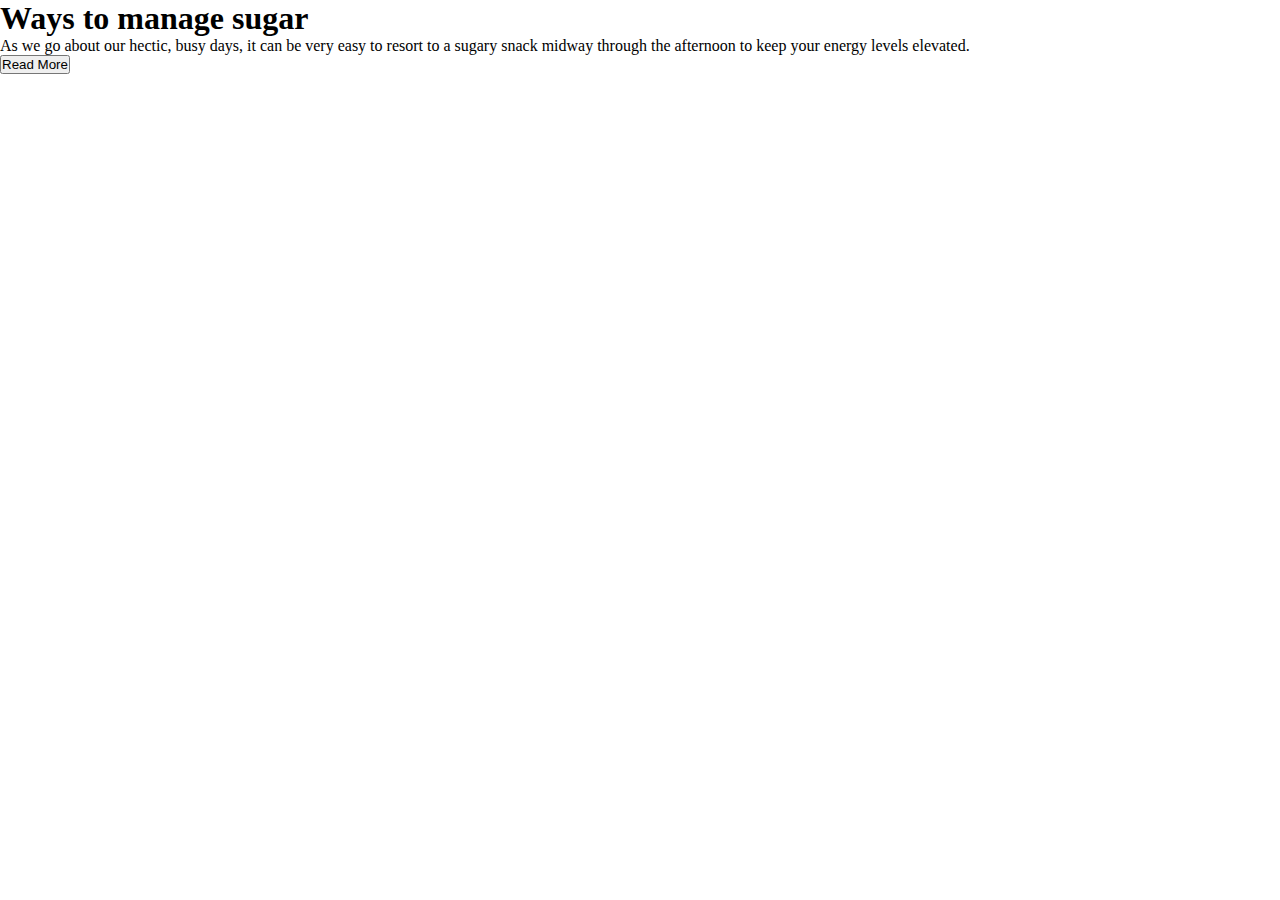
==== help.html @ f1434d59 "container add" ====
<!DOCTYPE html>
<html lang="en">

<head>
    <meta charset="UTF-8">
    <meta http-equiv="X-UA-Compatible" content="IE=edge">
    <meta name="viewport" content="width=device-width, initial-scale=1.0">
    <link rel="stylesheet" href="help.css">
    <title>Receipe Site</title>
</head>

<body>
    <header>
        <div class="hero-area" class="text-center">
            <div class="hero-title">
                <h1>Ways to manage sugar</h1>
            </div>
            <div class="hero-paragraph">
                <p>As we go about our hectic, busy days, it can be very easy to resort to a sugary snack midway through
                    the afternoon to keep your energy levels elevated.</p>
            </div>
            <div class="hero-button">
                <input type="button" value="Read More">
            </div>
        </div>
    </header>
</body>

</html>
---- help.css ----
* {
    padding: 0;
    margin: 0;
}
.text-center{
    text-align: center;
}
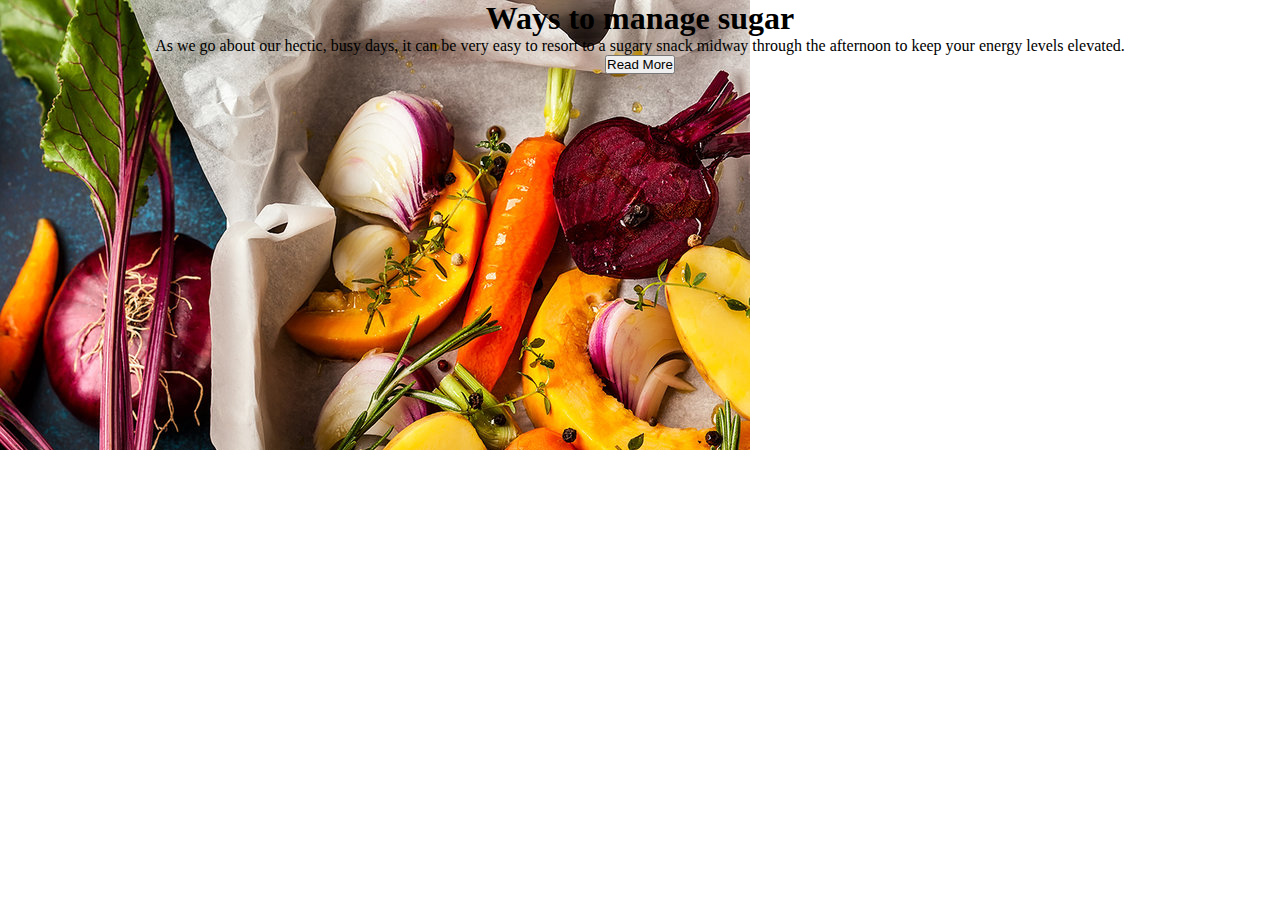
==== commit 966ad168: "container add" ====
--- a/help.html
+++ b/help.html
@@ -11,7 +11,7 @@
 
 <body>
     <header>
-        <div class="hero-area" class="text-center">
+        <div class="hero-area text-center">
             <div class="hero-title">
                 <h1>Ways to manage sugar</h1>
             </div>
--- a/help.css
+++ b/help.css
@@ -2,6 +2,15 @@
     padding: 0;
     margin: 0;
 }
-.text-center{
+
+.text-center {
     text-align: center;
+}
+
+header {
+    background-image: url(image/bg-7.jpg);
+    height: 50vh;
+    width: 100%;
+    background-repeat: no-repeat;
+    background-position: cover;
 }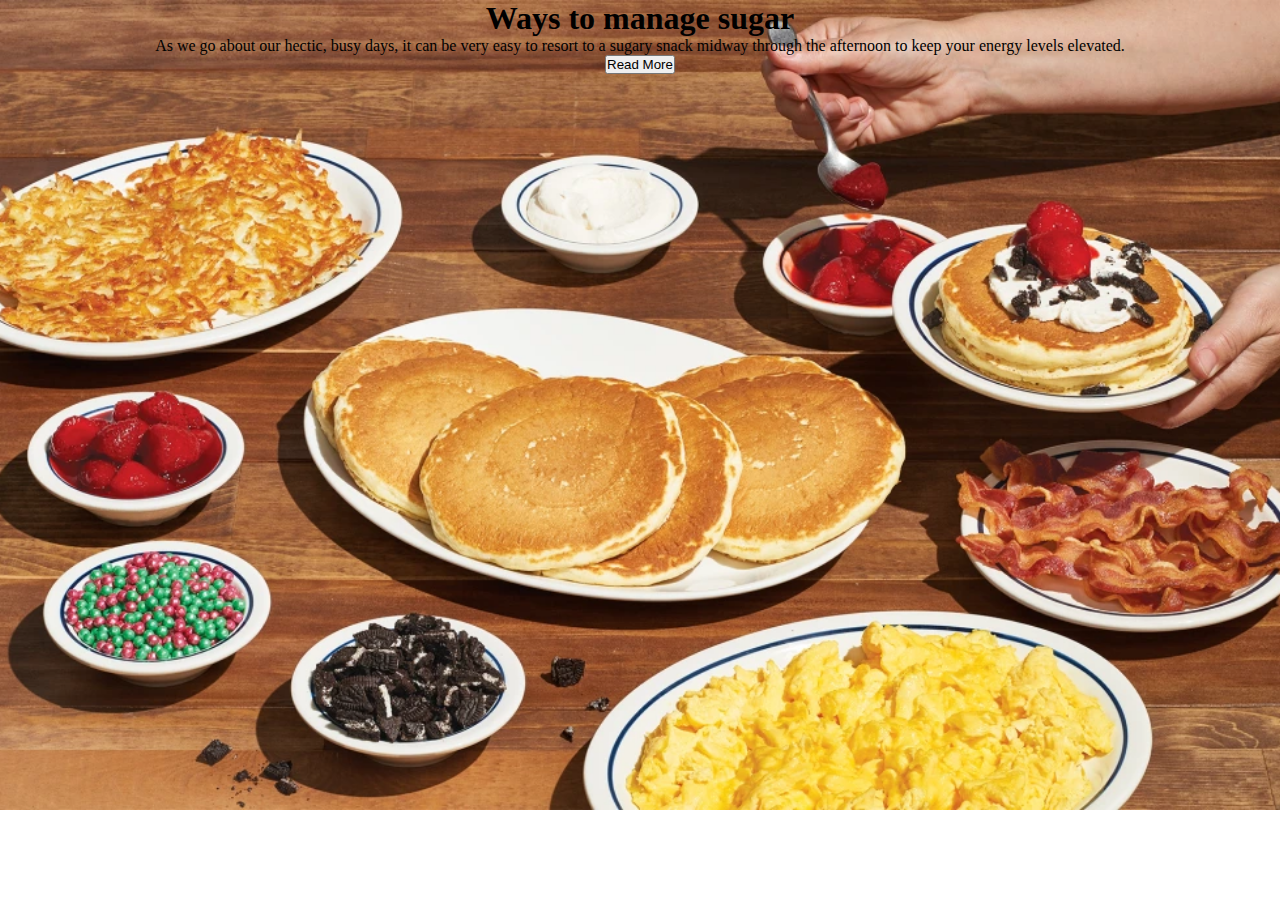
==== commit 4d2e864b: "container add" ====
--- a/help.html
+++ b/help.html
@@ -10,7 +10,6 @@
 </head>
 
 <body>
-    <header>
         <div class="hero-area text-center">
             <div class="hero-title">
                 <h1>Ways to manage sugar</h1>
@@ -23,7 +22,6 @@
                 <input type="button" value="Read More">
             </div>
         </div>
-    </header>
 </body>
 
 </html>--- a/help.css
+++ b/help.css
@@ -7,10 +7,11 @@
     text-align: center;
 }
 
-header {
-    background-image: url(image/bg-7.jpg);
-    height: 50vh;
+.hero-area {
+    background-image: url(image/bg-8.webp);
+    height: 90vh;
     width: 100%;
     background-repeat: no-repeat;
-    background-position: cover;
+    background-position: center;
+    background-size: cover;
 }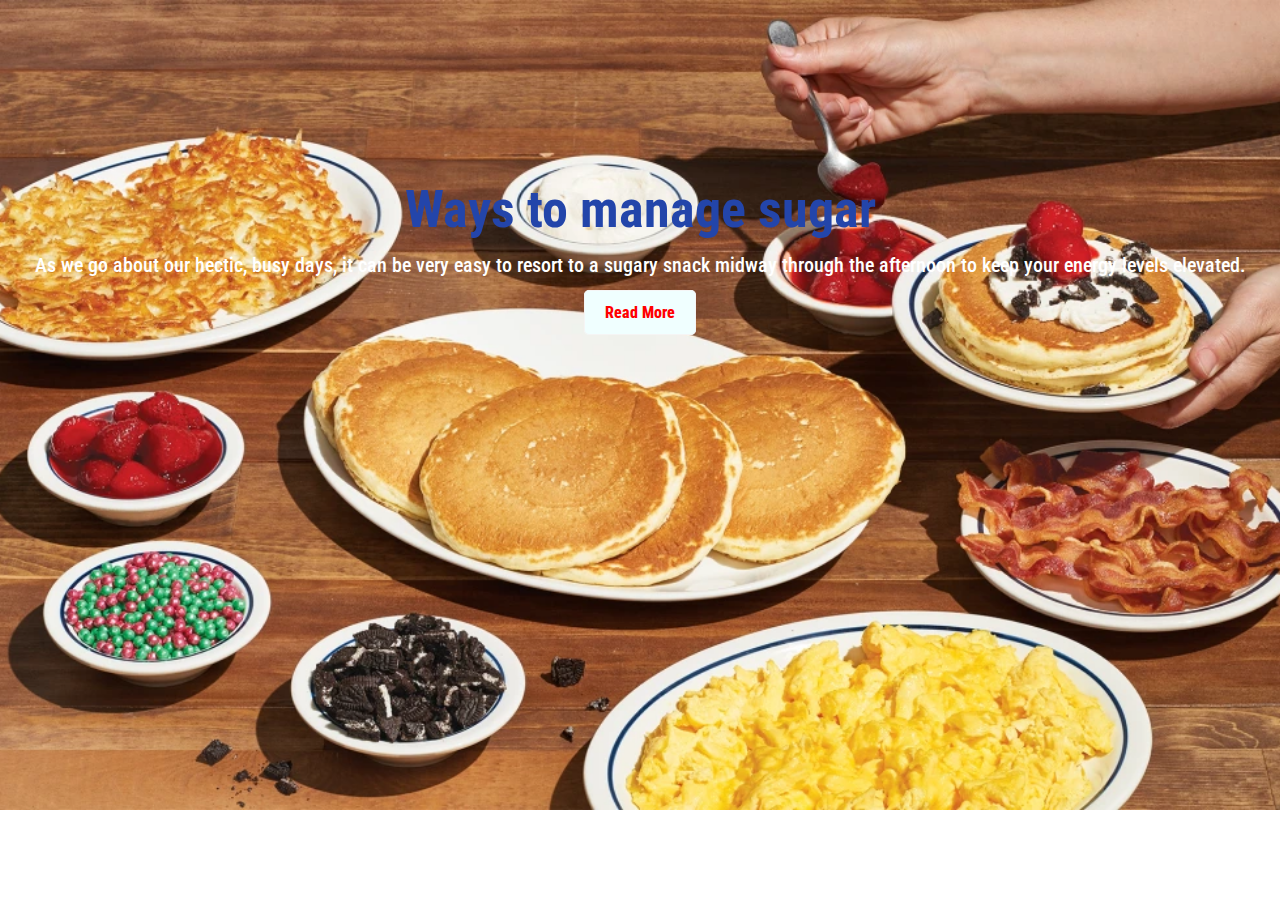
==== commit e4701ca0: "container add" ====
--- a/help.html
+++ b/help.html
@@ -6,22 +6,26 @@
     <meta http-equiv="X-UA-Compatible" content="IE=edge">
     <meta name="viewport" content="width=device-width, initial-scale=1.0">
     <link rel="stylesheet" href="help.css">
+    <link rel="preconnect" href="https://fonts.googleapis.com">
+    <link rel="preconnect" href="https://fonts.gstatic.com" crossorigin>
+    <link href="https://fonts.googleapis.com/css2?family=Roboto+Condensed&display=swap" rel="stylesheet">
     <title>Receipe Site</title>
 </head>
 
 <body>
-        <div class="hero-area text-center">
-            <div class="hero-title">
-                <h1>Ways to manage sugar</h1>
-            </div>
-            <div class="hero-paragraph">
-                <p>As we go about our hectic, busy days, it can be very easy to resort to a sugary snack midway through
-                    the afternoon to keep your energy levels elevated.</p>
-            </div>
-            <div class="hero-button">
-                <input type="button" value="Read More">
-            </div>
+    <div class="hero-area text-center">
+        <div class="hero-title">
+            <h1>Ways to manage sugar</h1>
         </div>
+        <div class="hero-paragraph">
+            <p>As we go about our hectic, busy days, it can be very easy to resort to a sugary snack midway through
+                the afternoon to keep your energy levels elevated.</p>
+        </div>
+        <div class="hero-button">
+            <!-- <input type="button" value="Read More"> -->
+            <a href="https://www.google.com/">Read More</a>
+        </div>
+    </div>
 </body>
 
 </html>--- a/help.css
+++ b/help.css
@@ -1,6 +1,7 @@
 * {
     padding: 0;
     margin: 0;
+    font-family: 'Roboto Condensed', sans-serif;
 }
 
 .text-center {
@@ -14,4 +15,37 @@
     background-repeat: no-repeat;
     background-position: center;
     background-size: cover;
+}
+
+.hero-title {
+    color: rgb(35, 69, 170);
+    font-size: 26px;
+    font-weight: 700;
+    padding-top: 14%;
+
+}
+
+.hero-paragraph {
+    color: white;
+    font-size: 20px;
+    font-weight: 500;
+    padding-top: 1%;
+    padding-bottom: 2%;
+}
+
+.hero-button a {
+    text-decoration: none;
+    color: red;
+    background-color: azure;
+    font-size: 16px;
+    font-weight: 800;
+    border: 1px whitesmoke solid;
+    padding: 12px 20px;
+    margin: 5px;
+    border-radius: 5px;
+
+}
+
+.hero-button a:hover {
+    background-color: skyblue;
 }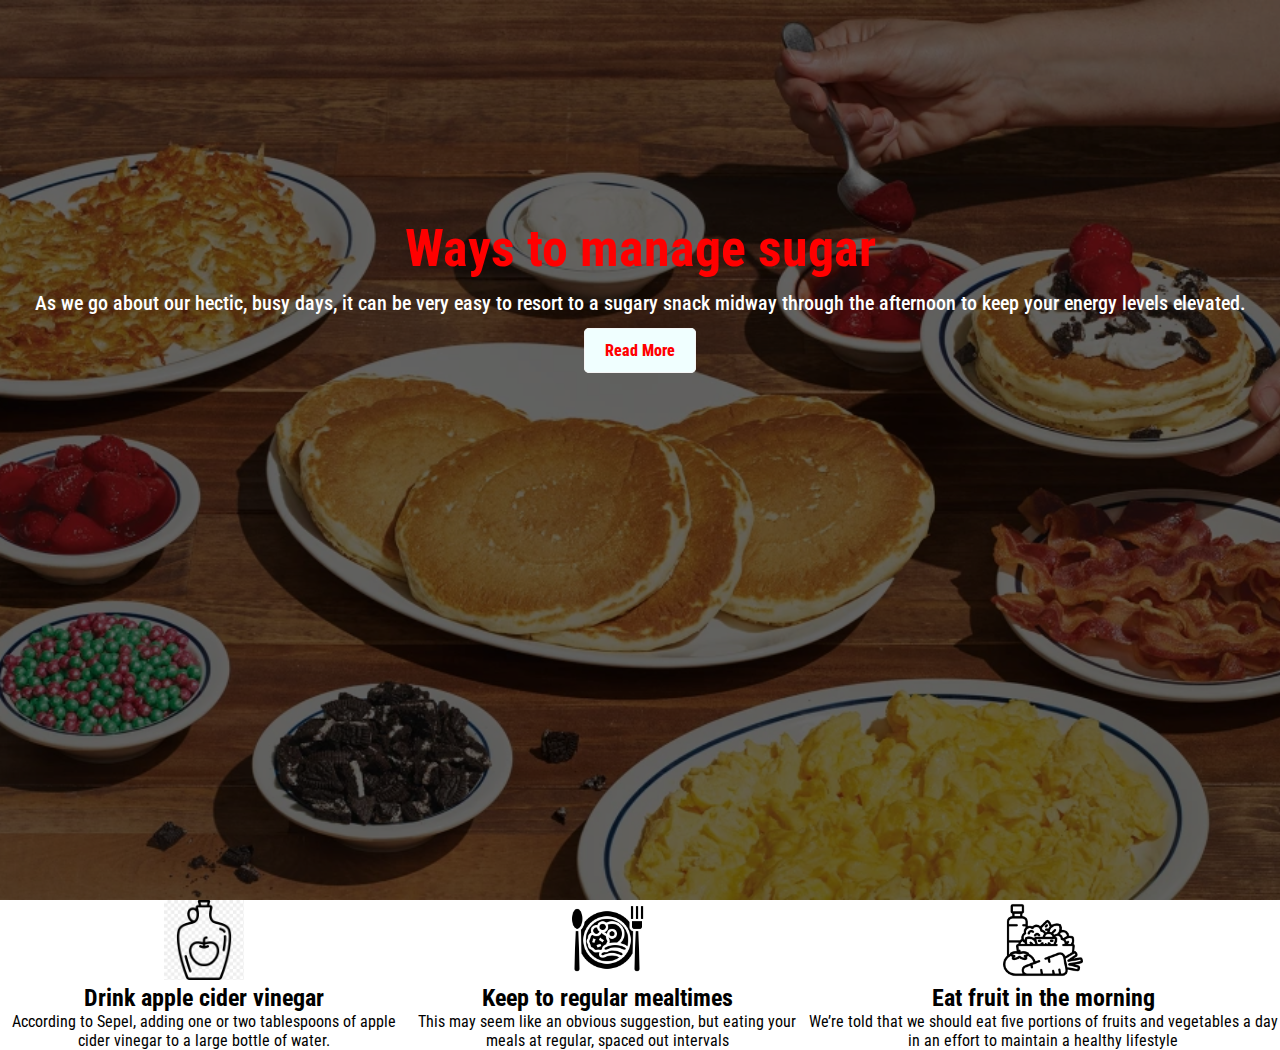
==== commit 83294825: "second box" ====
--- a/help.html
+++ b/help.html
@@ -14,18 +14,63 @@
 
 <body>
     <div class="hero-area text-center">
-        <div class="hero-title">
-            <h1>Ways to manage sugar</h1>
+        <div class="hero-color">
+            <div class="hero-title">
+                <h1>Ways to manage sugar</h1>
+            </div>
+            <div class="hero-paragraph">
+                <p>As we go about our hectic, busy days, it can be very easy to resort to a sugary snack midway through
+                    the afternoon to keep your energy levels elevated.</p>
+            </div>
+            <div class="hero-button">
+                <!-- <input type="button" value="Read More"> -->
+                <a href="https://www.google.com/">Read More</a>
+            </div>
         </div>
-        <div class="hero-paragraph">
-            <p>As we go about our hectic, busy days, it can be very easy to resort to a sugary snack midway through
-                the afternoon to keep your energy levels elevated.</p>
+
+    </div>
+
+
+    <div class="box">
+
+        <div class="box-eliment">
+            <img class="box-icon" src="icons/icon-5.png">
+            <div class="box-title">
+                <h2>Drink apple cider vinegar</h2>
+            </div>
+            <div class="box-paragraph">
+                <p>According to Sepel, adding one or two tablespoons of apple cider vinegar to a large bottle of water.
+                </p>
+            </div>
         </div>
-        <div class="hero-button">
-            <!-- <input type="button" value="Read More"> -->
-            <a href="https://www.google.com/">Read More</a>
+
+
+        <div class="box-eliment">
+            <img class="box-icon" src="icons/icon-1.png">
+            <div class="box-title">
+                <h2>Keep to regular mealtimes </h2>
+            </div>
+            <div class="box-paragraph">
+                <p>This may seem like an obvious suggestion, but eating your meals at regular, spaced out intervals
+                </p>
+            </div>
         </div>
+
+        <div class="box-eliment">
+            <img class="box-icon" src="icons/icon-3.png">
+            <div class="box-title">
+                <h2>Eat fruit in the morning</h2>
+            </div>
+            <div class="box-paragraph">
+                <p>We’re told that we should eat five portions of fruits and vegetables a day in an effort to
+                    maintain a healthy lifestyle
+                </p>
+            </div>
+        </div>
+
     </div>
+
+
 </body>
 
 </html>--- a/help.css
+++ b/help.css
@@ -10,18 +10,25 @@
 
 .hero-area {
     background-image: url(image/bg-8.webp);
-    height: 90vh;
+    height: 100vh;
     width: 100%;
     background-repeat: no-repeat;
     background-position: center;
     background-size: cover;
+
+}
+
+.hero-color {
+    background-color: rgba(0, 0, 0, 0.6);
+    height: 100vh;
+
 }
 
 .hero-title {
-    color: rgb(35, 69, 170);
+    color: red;
     font-size: 26px;
     font-weight: 700;
-    padding-top: 14%;
+    padding-top: 17%;
 
 }
 
@@ -47,5 +54,17 @@
 }
 
 .hero-button a:hover {
-    background-color: skyblue;
+    background-color: red;
+    color: whitesmoke;
+}
+
+.box {
+    display: flex;
+
+    text-align: center;
+}
+
+.box-icon {
+    height: 80px;
+
 }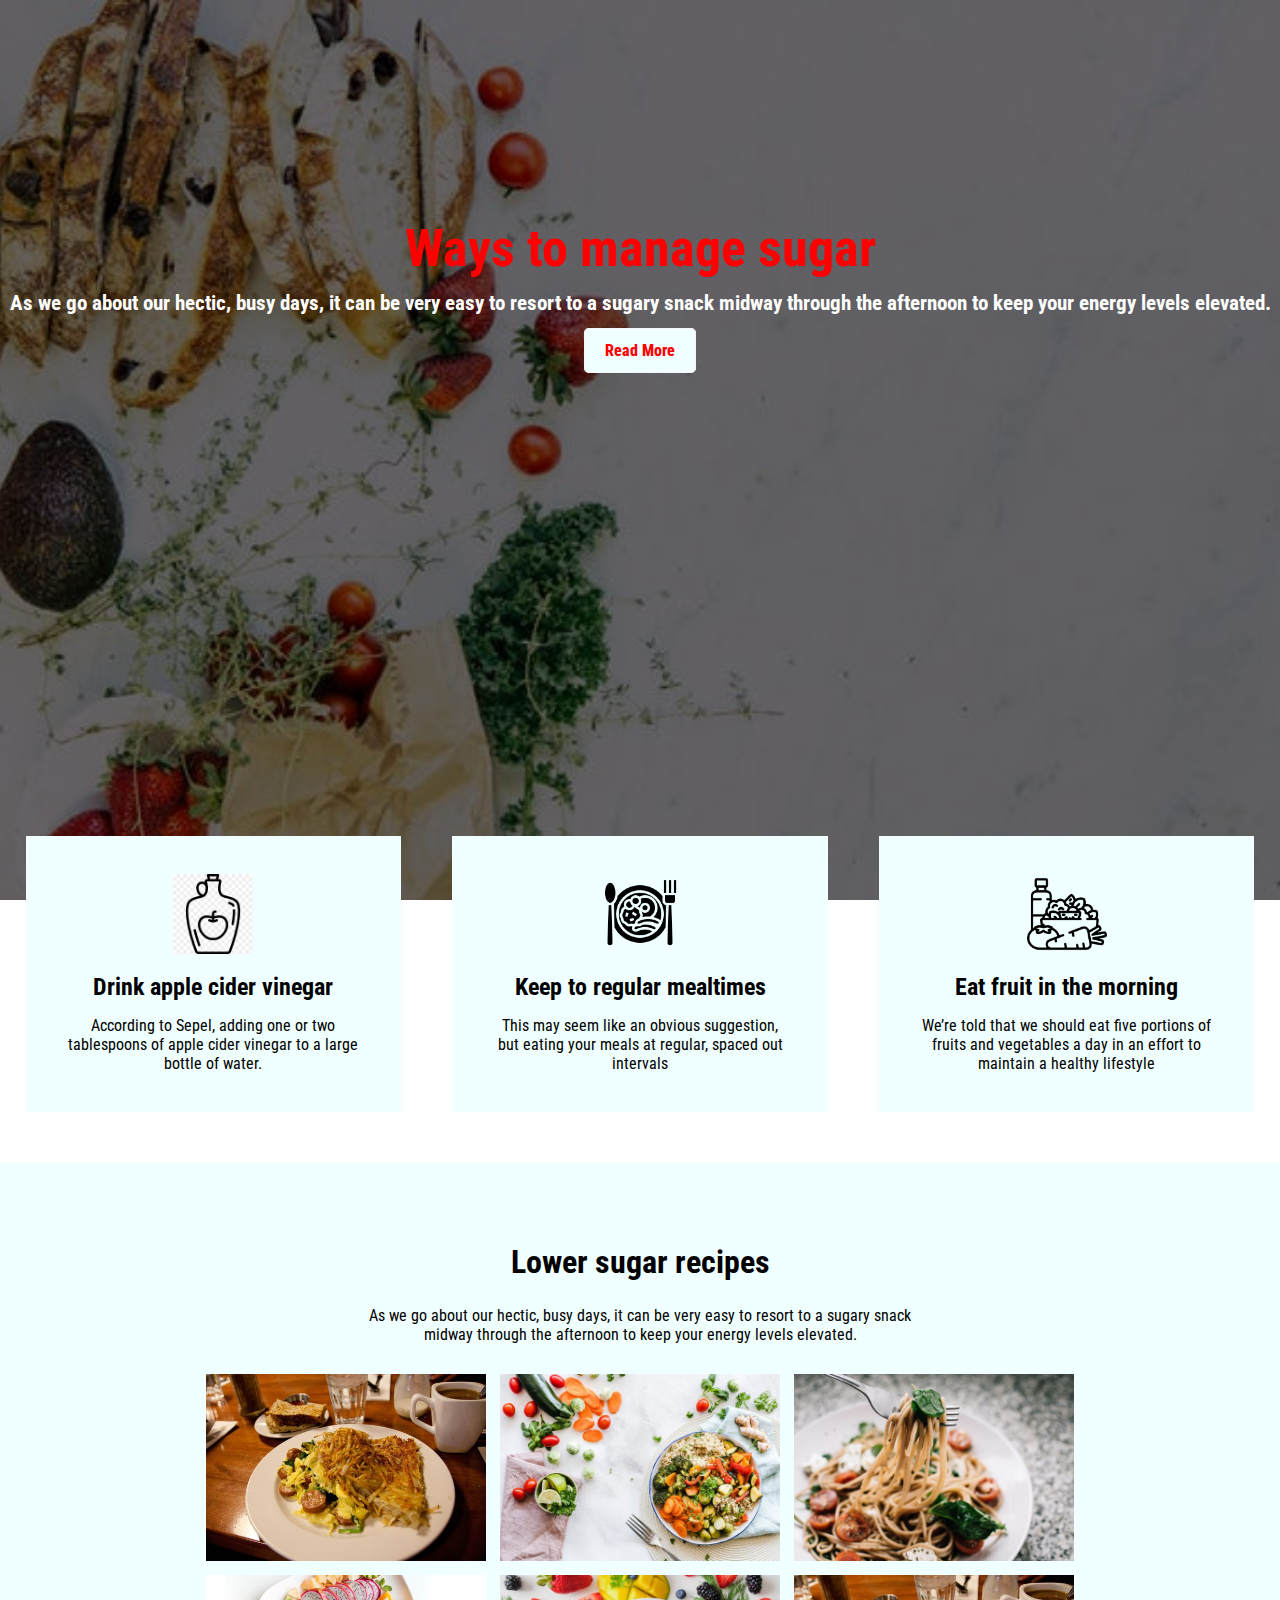
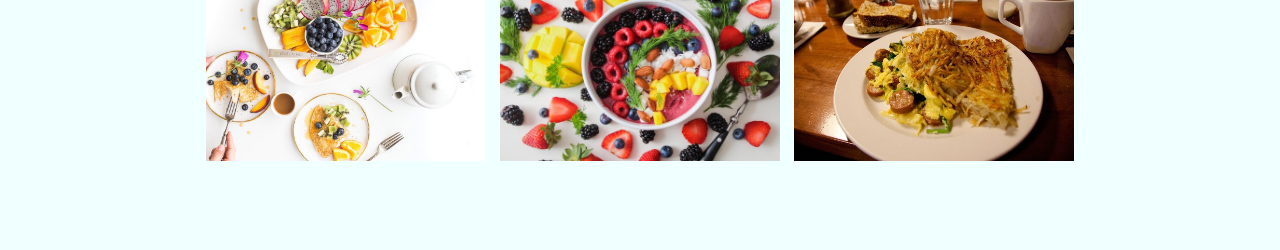
==== commit da6bfb8a: "second box" ====
--- a/help.html
+++ b/help.html
@@ -31,7 +31,7 @@
     </div>
 
 
-    <div class="box">
+    <div class="box text-center">
 
         <div class="box-eliment">
             <img class="box-icon" src="icons/icon-5.png">
@@ -69,6 +69,27 @@
         </div>
 
     </div>
+    <!-- Gallery portions -->
+    <div class="gallery">
+        <div class="gallery-title, text-center">
+            <h1>Lower sugar recipes</h1>
+        </div>
+        <div class="gallery-paragraph text-center">
+            <p>As we go about our hectic, busy days, it can be very easy to resort to a sugary snack <br>
+                midway through the
+                afternoon to keep your energy levels elevated.
+            </p>
+        </div>
+        <div class="gallery-images text-center">
+            <img src="image/image-15.png" alt="">
+            <img src="image/image-3.jpeg" alt="">
+            <img src="image/image-4.jpeg" alt="">
+            <img src="image/image-1.png" alt="">
+            <img src="image/image-18.jpeg" alt="">
+            <img src="image/image-15.png" alt="">
+
+        </div>
+    </div>
 
 
 </body>
--- a/help.css
+++ b/help.css
@@ -9,7 +9,7 @@
 }
 
 .hero-area {
-    background-image: url(image/bg-8.webp);
+    background-image: url(image/bg-4.jpeg);
     height: 100vh;
     width: 100%;
     background-repeat: no-repeat;
@@ -34,8 +34,8 @@
 
 .hero-paragraph {
     color: white;
-    font-size: 20px;
-    font-weight: 500;
+    font-size: 21px;
+    font-weight: 700;
     padding-top: 1%;
     padding-bottom: 2%;
 }
@@ -60,11 +60,51 @@
 
 .box {
     display: flex;
+    /* margin: -10% 5% 40%; */
+    /* text-align: center; */
+    align-items: center;
+    justify-content: center;
+    margin-bottom: 2%;
+}
 
-    text-align: center;
+.box-eliment {
+    background-color: azure;
+    width: 25%;
+    margin: -5% 2% 2% 2%;
+    padding: 3%;
+
 }
 
 .box-icon {
     height: 80px;
 
+}
+
+.box-title,
+.box-icon {
+    padding-bottom: 15px;
+}
+
+.gallery {
+    background-color: azure;
+    padding: 80px;
+
+}
+
+.gallery-images {
+    display: inline-block;
+    align-items: center;
+    justify-content: center;
+}
+
+.gallery-images img {
+    width: 25%;
+    padding: 5px;
+}
+
+.gallery-paragraph,
+.gallery-title {
+    padding: 25px 20px;
+
+
 }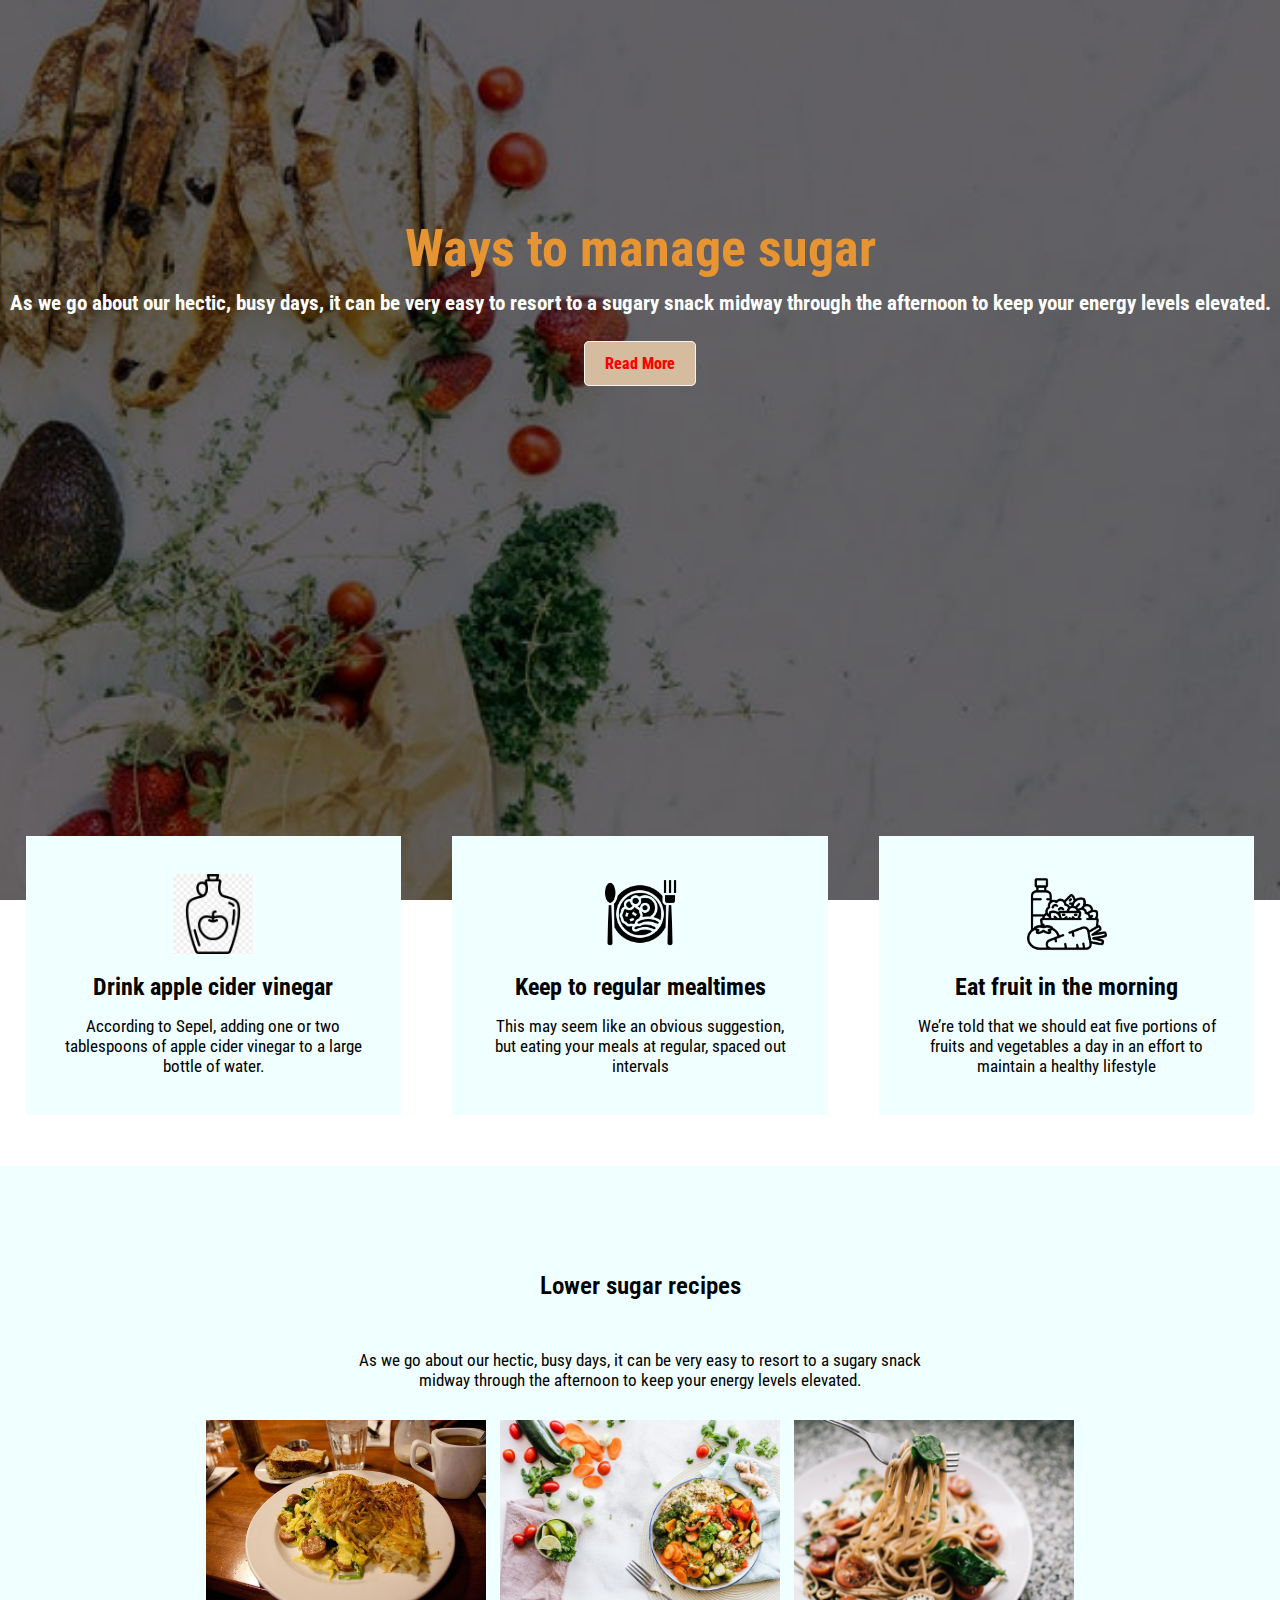
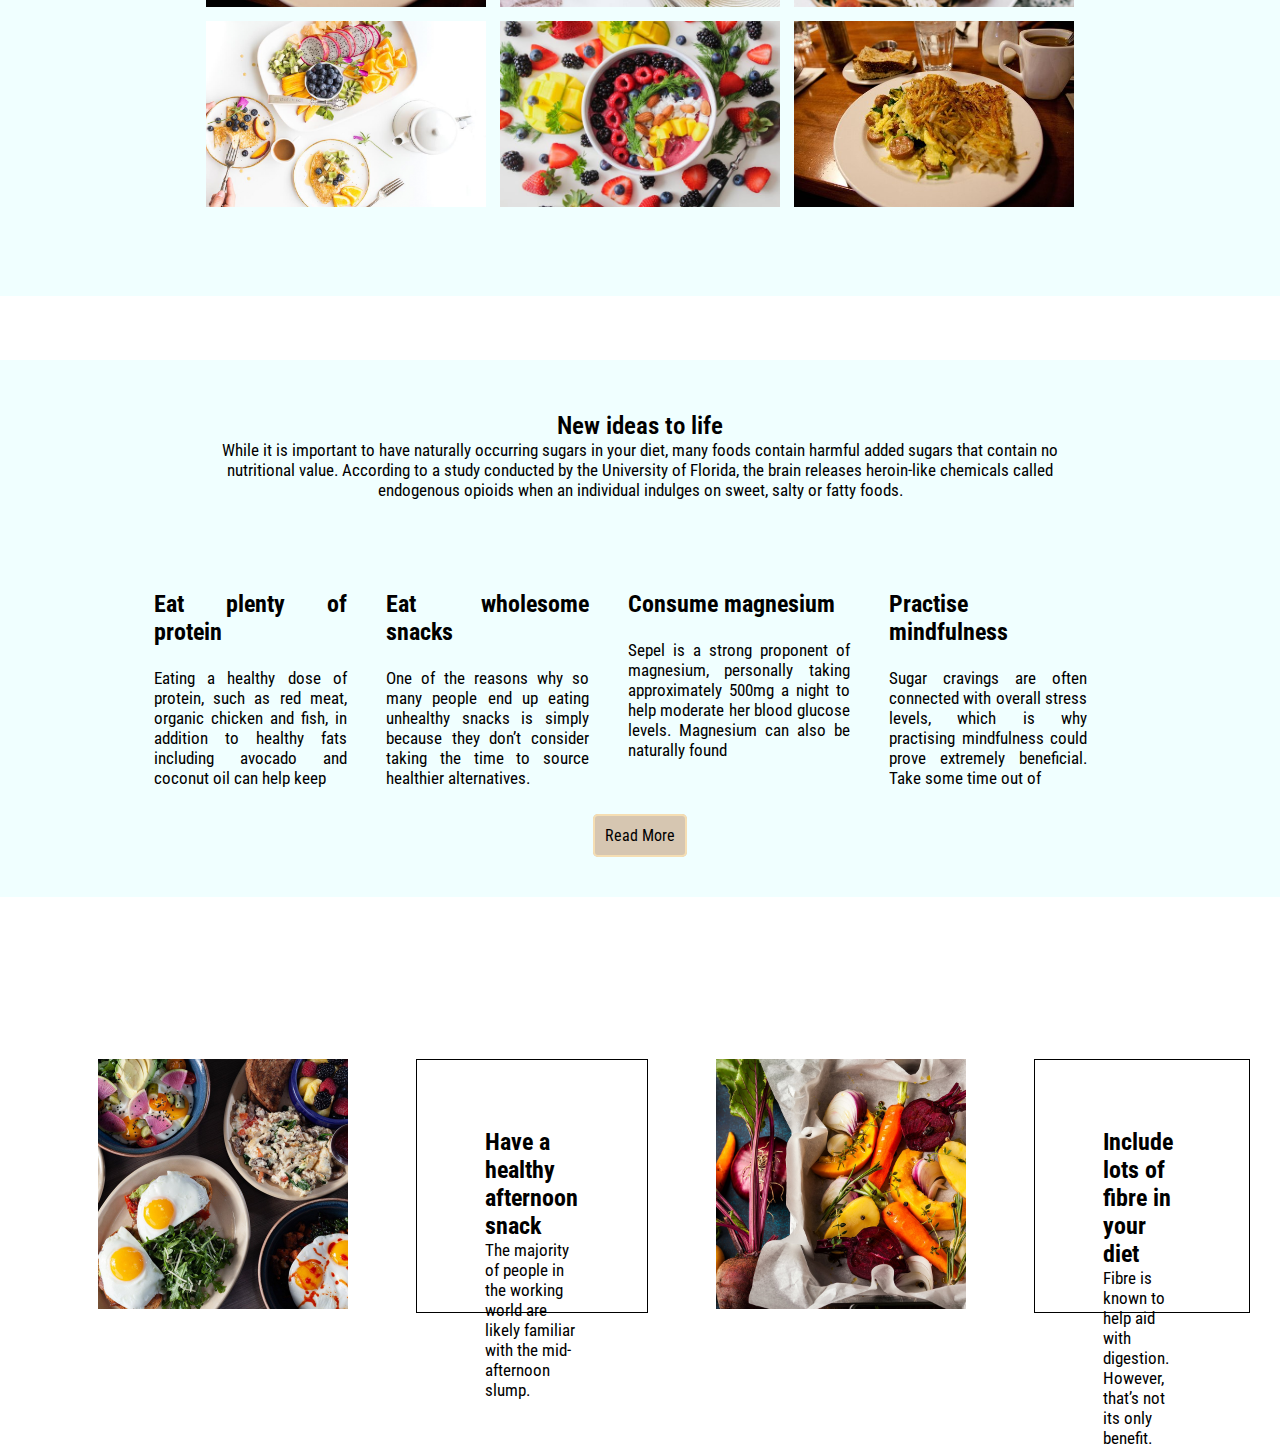
==== commit 6c6ee24f: "highlight section add" ====
--- a/help.html
+++ b/help.html
@@ -23,7 +23,7 @@
                     the afternoon to keep your energy levels elevated.</p>
             </div>
             <div class="hero-button">
-                <!-- <input type="button" value="Read More"> -->
+
                 <a href="https://www.google.com/">Read More</a>
             </div>
         </div>
@@ -36,10 +36,11 @@
         <div class="box-eliment">
             <img class="box-icon" src="icons/icon-5.png">
             <div class="box-title">
-                <h2>Drink apple cider vinegar</h2>
+                <h2 class="subtitle">Drink apple cider vinegar</h2>
             </div>
             <div class="box-paragraph">
-                <p>According to Sepel, adding one or two tablespoons of apple cider vinegar to a large bottle of water.
+                <p class="paragraph">According to Sepel, adding one or two tablespoons of apple cider vinegar to a large
+                    bottle of water.
                 </p>
             </div>
         </div>
@@ -48,10 +49,11 @@
         <div class="box-eliment">
             <img class="box-icon" src="icons/icon-1.png">
             <div class="box-title">
-                <h2>Keep to regular mealtimes </h2>
+                <h2 class="subtitle">Keep to regular mealtimes </h2>
             </div>
             <div class="box-paragraph">
-                <p>This may seem like an obvious suggestion, but eating your meals at regular, spaced out intervals
+                <p class="paragraph">This may seem like an obvious suggestion, but eating your meals at regular, spaced
+                    out intervals
                 </p>
             </div>
         </div>
@@ -59,10 +61,11 @@
         <div class="box-eliment">
             <img class="box-icon" src="icons/icon-3.png">
             <div class="box-title">
-                <h2>Eat fruit in the morning</h2>
+                <h2 class="subtitle">Eat fruit in the morning</h2>
             </div>
             <div class="box-paragraph">
-                <p>We’re told that we should eat five portions of fruits and vegetables a day in an effort to
+                <p class="paragraph">We’re told that we should eat five portions of fruits and vegetables a day in an
+                    effort to
                     maintain a healthy lifestyle
                 </p>
             </div>
@@ -71,11 +74,12 @@
     </div>
     <!-- Gallery portions -->
     <div class="gallery">
-        <div class="gallery-title, text-center">
-            <h1>Lower sugar recipes</h1>
+        <div class="gallery-title text-center">
+            <h1 class="title">Lower sugar recipes</h1>
         </div>
         <div class="gallery-paragraph text-center">
-            <p>As we go about our hectic, busy days, it can be very easy to resort to a sugary snack <br>
+            <p class="paragraph">As we go about our hectic, busy days, it can be very easy to resort to a sugary snack
+                <br>
                 midway through the
                 afternoon to keep your energy levels elevated.
             </p>
@@ -90,6 +94,126 @@
 
         </div>
     </div>
+    <!-- Blog Section -->
+    <div class="blog text-center">
+
+        <div class="blog-container">
+            <div class="blog-title">
+                <h1 class="title">New ideas to life</h1>
+            </div>
+            <div class="blog-paragraph">
+                <p class="paragraph">While it is important to have naturally occurring sugars in your diet, many foods
+                    contain harmful
+                    added sugars that contain no nutritional value. According to a study conducted by the University of
+                    Florida, the brain releases heroin-like chemicals called endogenous opioids when an individual
+                    indulges on sweet, salty or fatty foods. </p>
+            </div>
+
+        </div>
+        <div class="flex-container">
+            <div class="flex-content">
+                <div class="flex-title">
+                    <h2 class="subtitle">Eat plenty of protein</h2>
+                </div>
+                <div class="flex-paragraph">
+                    <p class="paragraph">Eating a healthy dose of protein, such as red meat, organic chicken and fish,
+                        in
+                        addition to healthy fats including avocado and coconut oil can help keep
+                    </p>
+                </div>
+            </div>
+            <div class="flex-content">
+                <div class="flex-title">
+                    <h2 class="subtitle">Eat wholesome snacks
+                    </h2>
+                </div>
+                <div class="flex-paragraph">
+                    <p class="paragraph">One of the reasons why so many people end up eating unhealthy snacks is simply
+                        because they don’t consider taking the time to source healthier alternatives.
+                    </p>
+                </div>
+
+
+            </div>
+            <div class="flex-content">
+                <div class="flex-title">
+                    <h2 class="subtitle">Consume magnesium</h2>
+                </div>
+                <div class="flex-paragraph">
+                    <p class="paragraph">Sepel is a strong proponent of magnesium, personally taking approximately 500mg
+                        a
+                        night to help
+                        moderate her blood glucose levels. Magnesium can also be naturally found </p>
+                </div>
+            </div>
+
+            <div class="flex-content">
+                <div class="flex-title">
+                    <h2 class="subtitle">Practise mindfulness</h2>
+                </div>
+                <div class="flex-paragraph">
+                    <p class="paragraph">Sugar cravings are often connected with overall stress levels, which is why
+                        practising mindfulness
+                        could prove extremely beneficial.
+                        Take some time out of</p>
+                </div>
+
+
+            </div>
+
+
+        </div>
+        <div class="button text-center">
+            <a href="#">Read More</a>
+        </div>
+
+    </div>
+    <!-- highlight section -->
+    <div class="highlight">
+        <div class="highlight-image">
+            <img src="image/bg-6.png" alt="">
+        </div>
+    <div class="highlight-blog">
+        <h2 class="subtitle">Have a healthy afternoon snack
+        </h2>
+        <p class="paragraph">
+            The majority of people in the working world are likely familiar with the mid-afternoon slump.
+
+        </p>
+    </div>
+    <div class="highlight-image">
+        <img src="image/bg-7.jpg" alt="">
+    </div>
+    <div class="highlight-blog">
+        <h2 class="subtitle">
+            Include lots of fibre in your diet
+
+        </h2>
+        <p class="paragraph">
+            Fibre is known to help aid with digestion. However, that’s not its only benefit.
+
+
+        </p>
+    </div>
+    </div>
+
+
+    <!-- Featured section -->
+    <div class="featured">
+<div class="featured-image"></div>
+
+<div class="featured-blog">
+    <h1 class="title">
+
+    </h1>
+    <p class="paragraph">
+
+    </p>
+</div>
+
+
+    </div>
+
 
 
 </body>
--- a/help.css
+++ b/help.css
@@ -3,6 +3,7 @@
     margin: 0;
     font-family: 'Roboto Condensed', sans-serif;
 }
+
 
 .text-center {
     text-align: center;
@@ -25,7 +26,7 @@
 }
 
 .hero-title {
-    color: red;
+    color: rgb(230, 149, 50);
     font-size: 26px;
     font-weight: 700;
     padding-top: 17%;
@@ -37,18 +38,18 @@
     font-size: 21px;
     font-weight: 700;
     padding-top: 1%;
-    padding-bottom: 2%;
+    padding-bottom: 3%;
 }
 
 .hero-button a {
     text-decoration: none;
     color: red;
-    background-color: azure;
+    background-color: rgb(213, 188, 159);
     font-size: 16px;
     font-weight: 800;
     border: 1px whitesmoke solid;
     padding: 12px 20px;
-    margin: 5px;
+    margin: 10px;
     border-radius: 5px;
 
 }
@@ -105,6 +106,89 @@
 .gallery-paragraph,
 .gallery-title {
     padding: 25px 20px;
+}
+
+.title {
+    font-size: 25px;
+    font-weight: 600;
+}
+
+.Subtitle {
+    font-size: 22px;
+    font-weight: 400;
+}
+
+.paragraph {
+    font-size: 17px;
+}
+
+.blog-container {
+    padding: 4% 17% 4% 17%;
+}
+
+.flex-container {
+    display: flex;
+    padding: 3% 12% 3% 12%;
+}
+
+.flex-content {
+    margin-right: 4%;
+    text-align: justify;
+}
+
+.flex-title {
+    padding-bottom: 22px;
+}
+
+.blog {
+
+    background-color: azure;
+    margin-top: 5%;
+    padding-bottom: 4%;
+    margin-bottom: 5%;
+
+}
+
+.button a {
+    background-color: rgb(214, 198, 177);
+    padding: 10px;
+    text-decoration: none;
+    font-size: 16px;
+    font-weight: 400;
+    color: black;
+    border: 2px wheat solid;
+    border-radius: 5px;
+}
+
+.button a:hover {
+    background-color: whitesmoke;
+}
+
+.highlight {
+    display: flex;
+    align-items: center;
+    justify-content: space-between;
+    padding: 30px ;
 
 
-}+}
+
+/* .highlight-image,
+.highlight-blog {
+    margin-right: 1%;
+
+} */
+
+.highlight-image img {
+    width: 250px;
+    padding: 68px;
+
+}
+.highlight-blog{
+    border: 1px black solid;
+    padding: 68px;
+    height: 116px;
+}
+.highlight-blog h2{
+    padding: 2;
+}
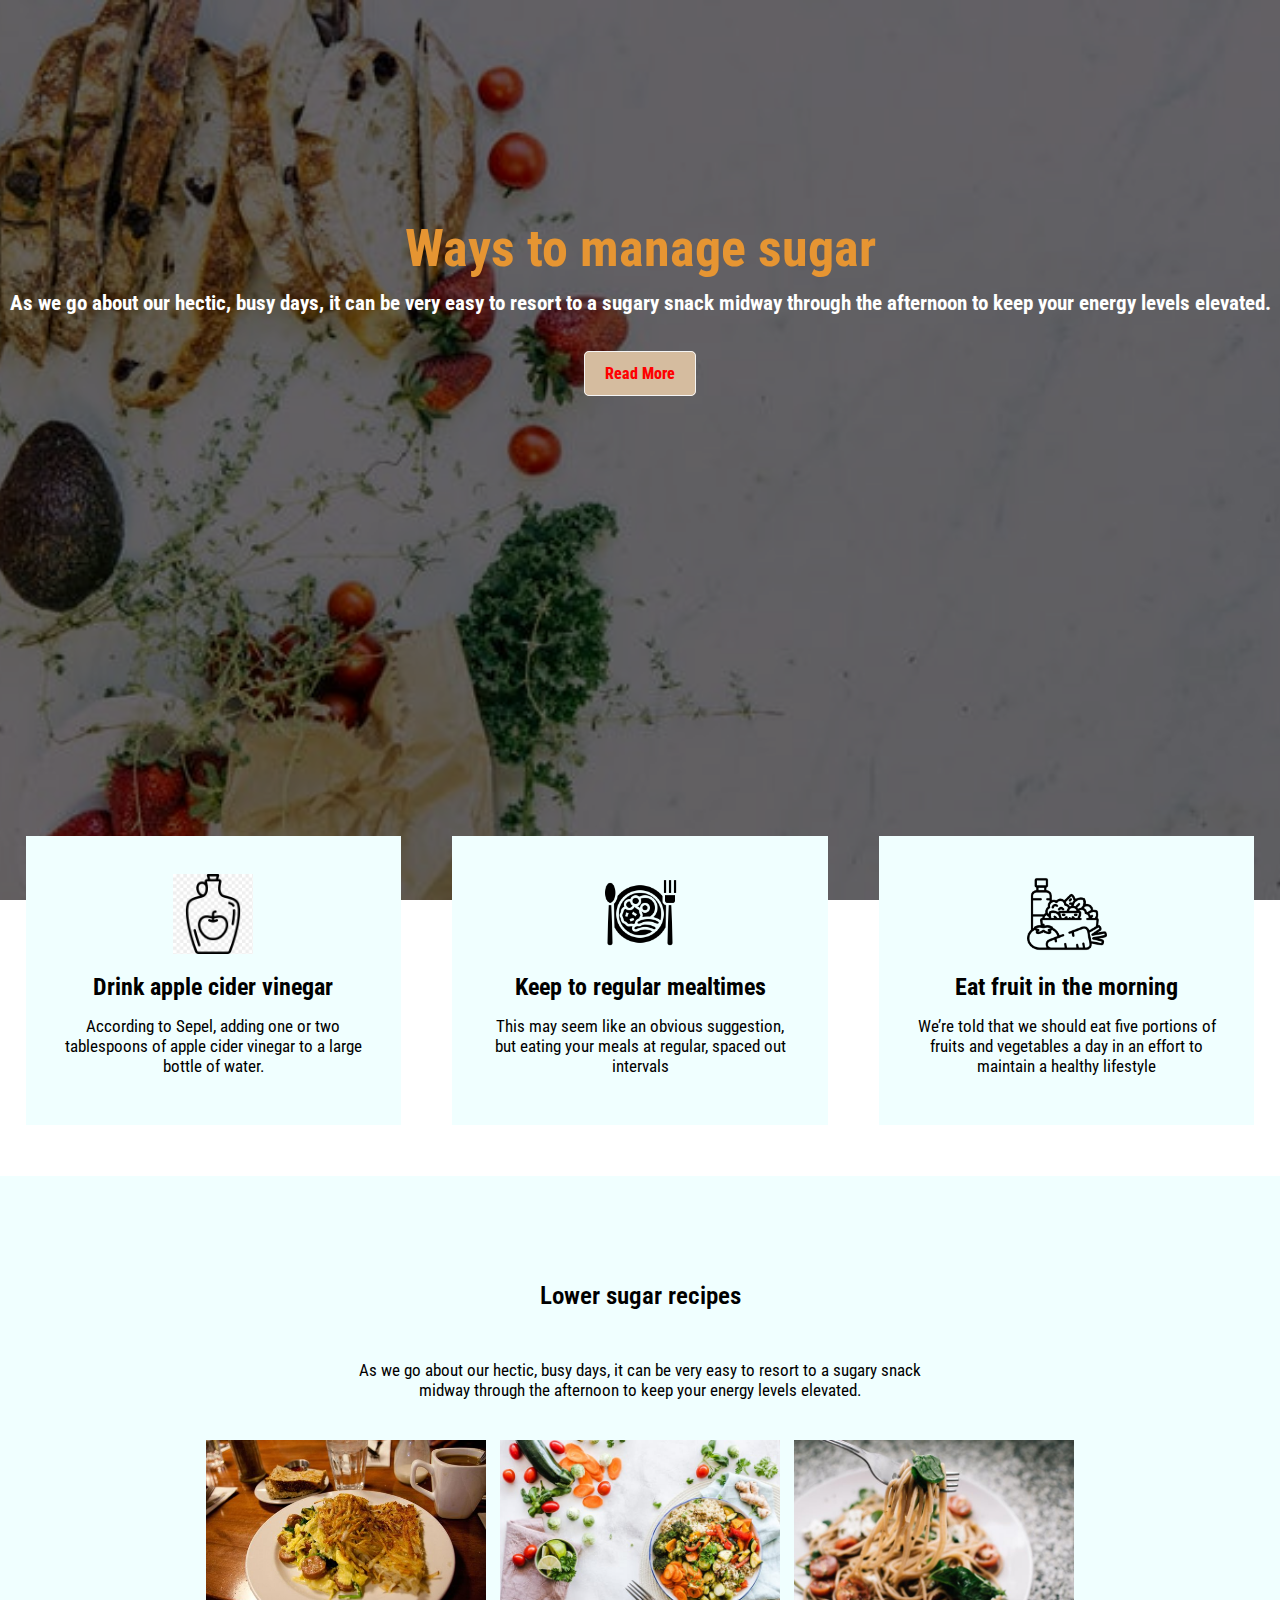
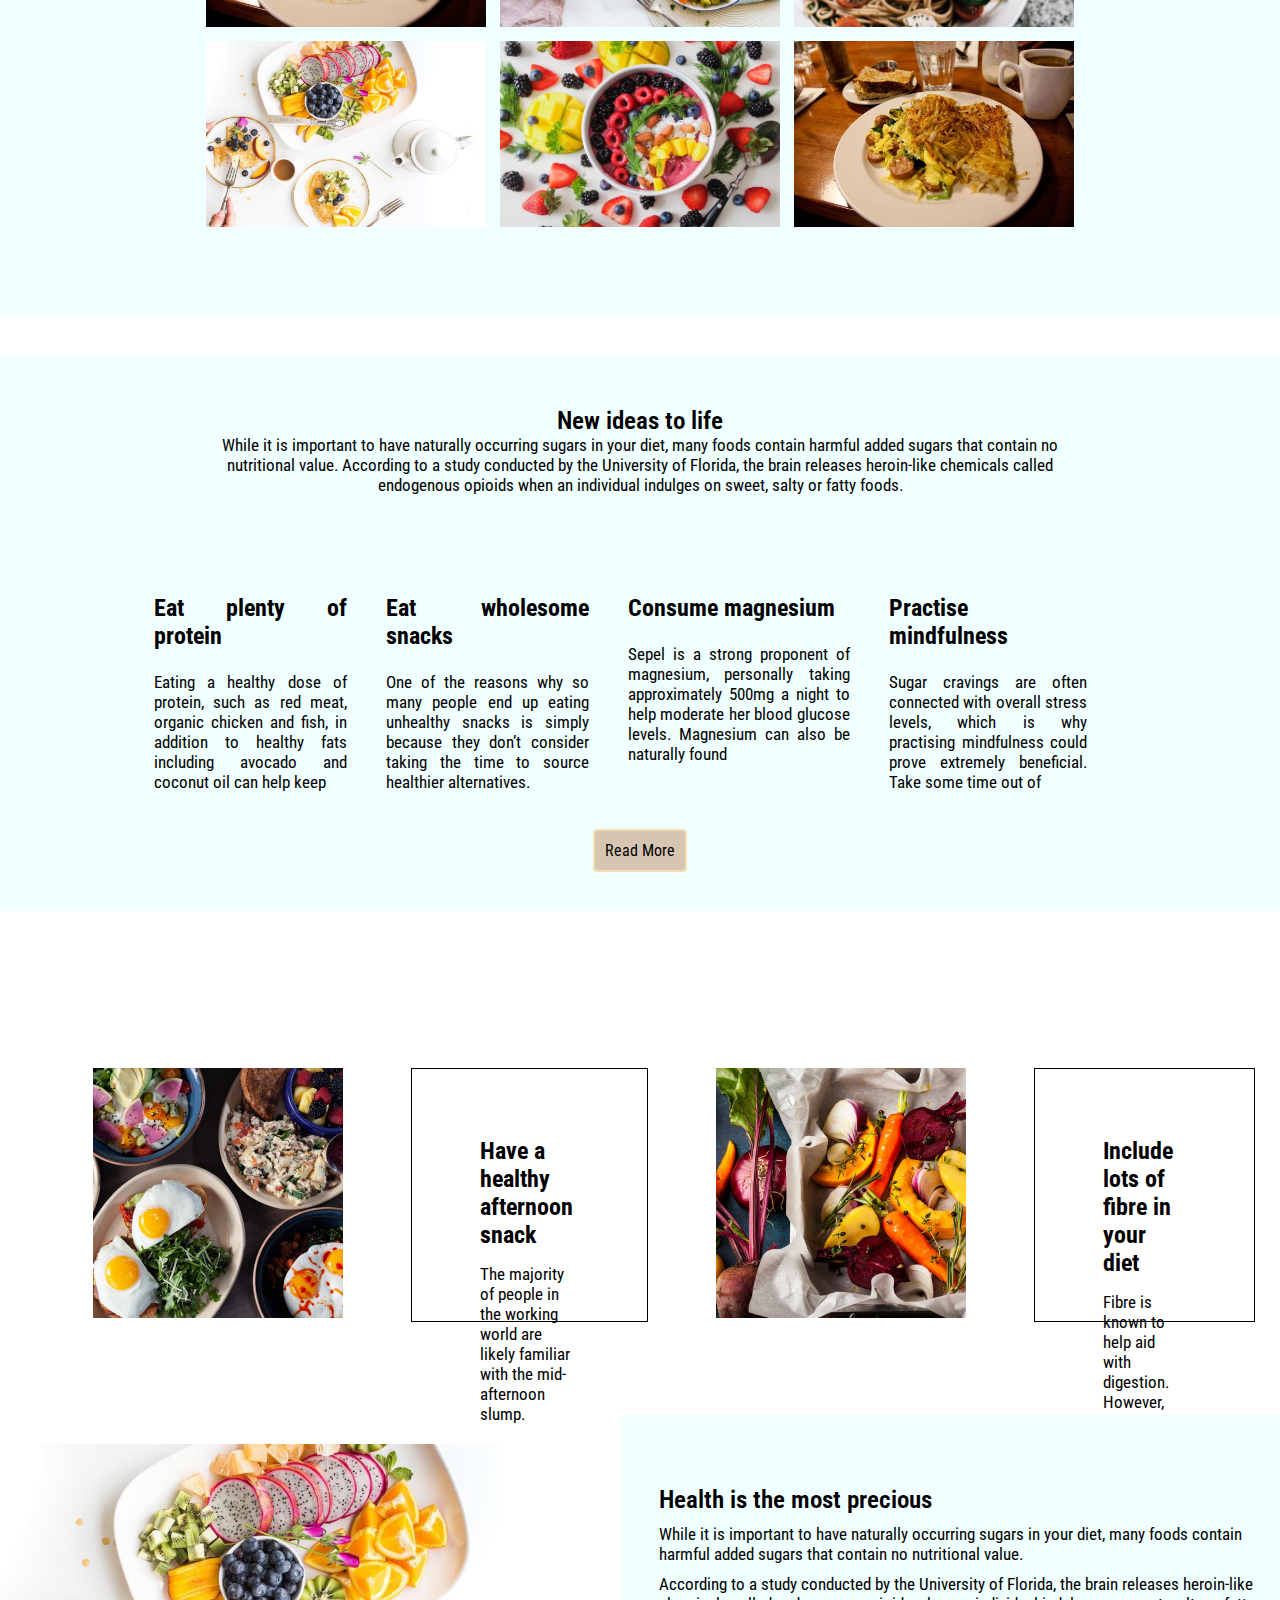
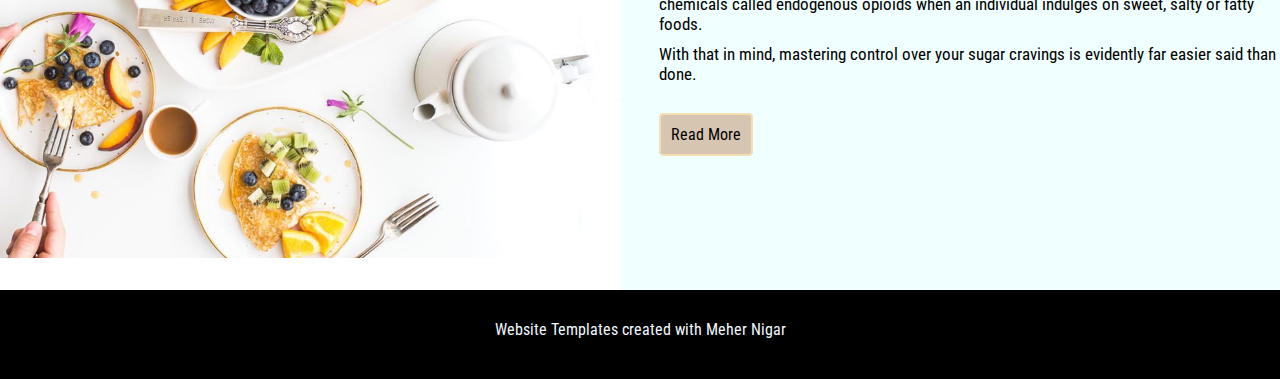
==== commit 39410b9f: "complete" ====
--- a/help.html
+++ b/help.html
@@ -173,46 +173,63 @@
         <div class="highlight-image">
             <img src="image/bg-6.png" alt="">
         </div>
-    <div class="highlight-blog">
-        <h2 class="subtitle">Have a healthy afternoon snack
-        </h2>
-        <p class="paragraph">
-            The majority of people in the working world are likely familiar with the mid-afternoon slump.
-
-        </p>
-    </div>
-    <div class="highlight-image">
-        <img src="image/bg-7.jpg" alt="">
-    </div>
-    <div class="highlight-blog">
-        <h2 class="subtitle">
-            Include lots of fibre in your diet
-
-        </h2>
-        <p class="paragraph">
-            Fibre is known to help aid with digestion. However, that’s not its only benefit.
-
-
-        </p>
-    </div>
+        <div class="highlight-blog">
+            <h2 class="subtitle">Have a healthy afternoon snack
+            </h2>
+            <p class="paragraph">
+                The majority of people in the working world are likely familiar with the mid-afternoon slump.
+
+            </p>
+        </div>
+        <div class="highlight-image">
+            <img src="image/bg-7.jpg" alt="">
+        </div>
+        <div class="highlight-blog">
+            <h2 class="subtitle">
+                Include lots of fibre in your diet
+
+            </h2>
+            <p class="paragraph">
+                Fibre is known to help aid with digestion. However, that’s not its only benefit.
+
+
+            </p>
+        </div>
     </div>
 
 
     <!-- Featured section -->
     <div class="featured">
-<div class="featured-image"></div>
-
-<div class="featured-blog">
-    <h1 class="title">
-
-    </h1>
-    <p class="paragraph">
-
-    </p>
-</div>
-
-
-    </div>
+        <div class="featured-image">
+            <img src="image/image-1.png" alt="">
+        </div>
+
+        <div class="featured-blog">
+            <h1 class="title">
+                Health is the most precious
+
+            </h1>
+            <p class="paragraph">While it is important to have naturally occurring sugars in your diet, many foods
+                contain harmful added sugars that contain no nutritional value.
+            </p>
+            <p class="paragraph">According to a study conducted by the University of Florida, the brain releases
+                heroin-like chemicals called endogenous opioids when an individual indulges on sweet, salty or fatty
+                foods.
+            </p>
+            <p class="paragraph">With that in mind, mastering control over your sugar cravings is evidently far easier
+                said than done.
+
+            </p>
+            <div class="button text-center"><a href="#">Read More</a></div>
+        </div>
+
+
+    </div>
+
+    <!-- Footer -->
+    <footer class="text-center">
+        <p>Website Templates created with Meher Nigar</p>
+    </footer>
 
 
 
--- a/help.css
+++ b/help.css
@@ -143,7 +143,7 @@
 .blog {
 
     background-color: azure;
-    margin-top: 5%;
+    margin-top: 3%;
     padding-bottom: 4%;
     margin-bottom: 5%;
 
@@ -168,7 +168,7 @@
     display: flex;
     align-items: center;
     justify-content: space-between;
-    padding: 30px ;
+    padding: 25px;
 
 
 }
@@ -184,11 +184,51 @@
     padding: 68px;
 
 }
-.highlight-blog{
+
+.highlight-blog {
     border: 1px black solid;
     padding: 68px;
     height: 116px;
 }
-.highlight-blog h2{
-    padding: 2;
-}
+
+.highlight-blog h2 {
+    padding-bottom: 15px;
+}
+
+.featured {
+    display: flex;
+    align-items: center;
+    justify-content: center;
+
+}
+
+.featured-image,
+.featured-blog {
+    width: 50%;
+}
+
+.featured-image img {
+    width: 100%;
+    height: fit-content;
+}
+
+.featured-blog {
+    background-color: azure;
+    padding: 5.5% 0 11.4% 3%;
+
+    /* border: 1px white solid; */
+}
+
+.featured-blog h1,
+p {
+    padding-bottom: 10px;
+}
+.featured-blog .button{
+    text-align: left;
+    margin-top: 5%;
+}
+footer{
+    background-color: black;
+    padding: 30px;
+    color: aliceblue;
+}